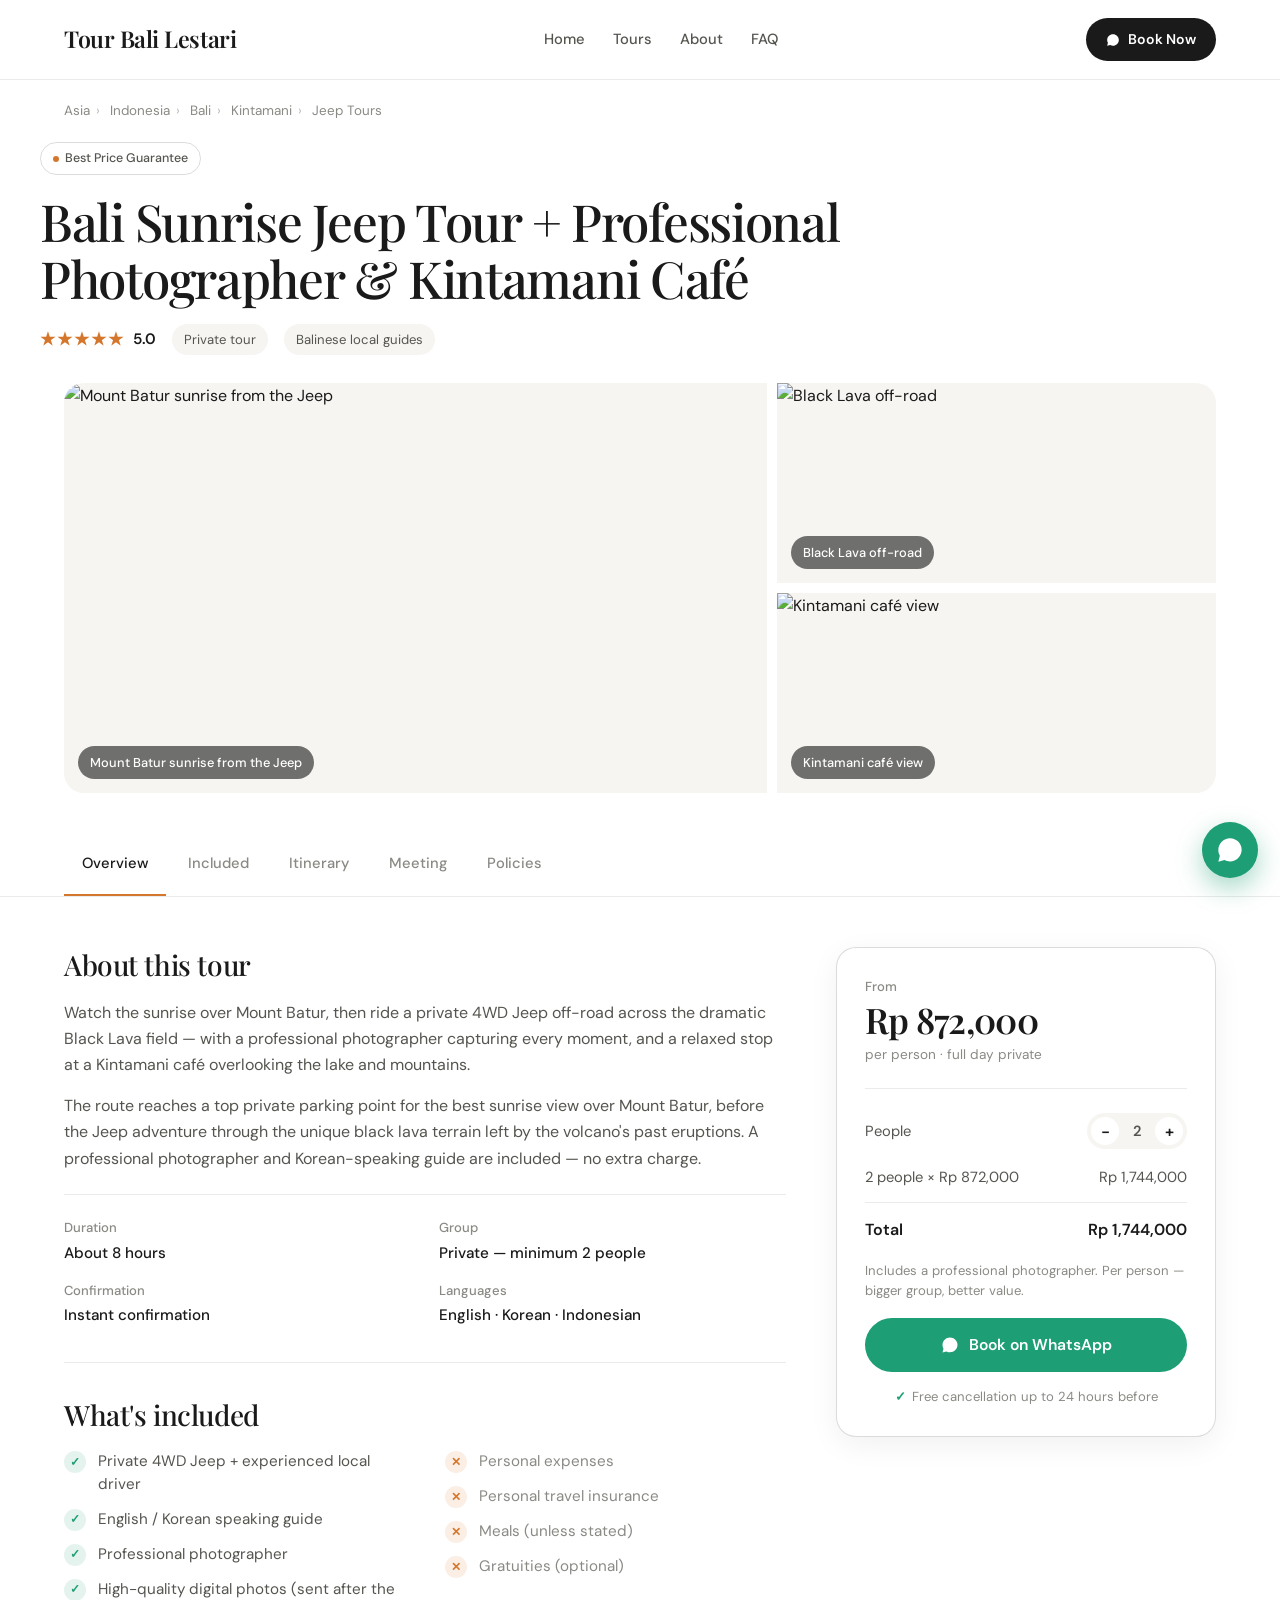
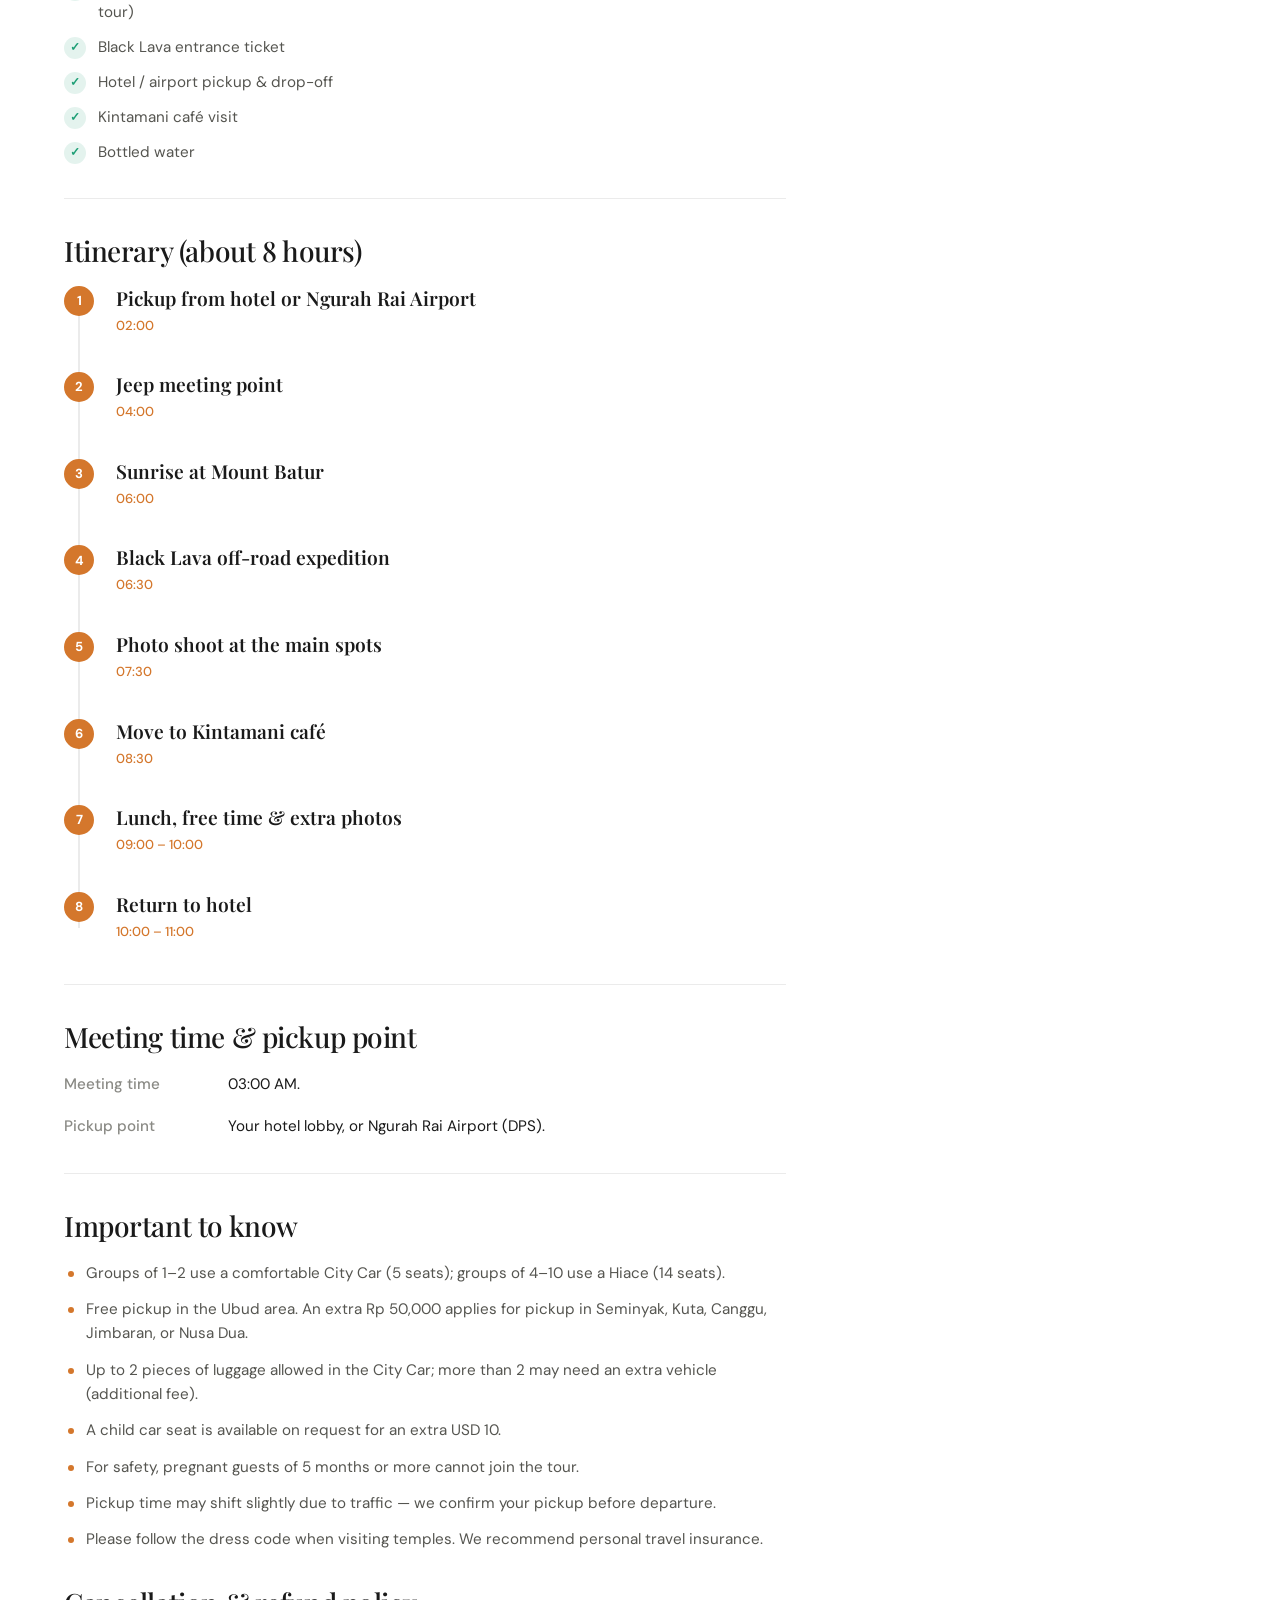
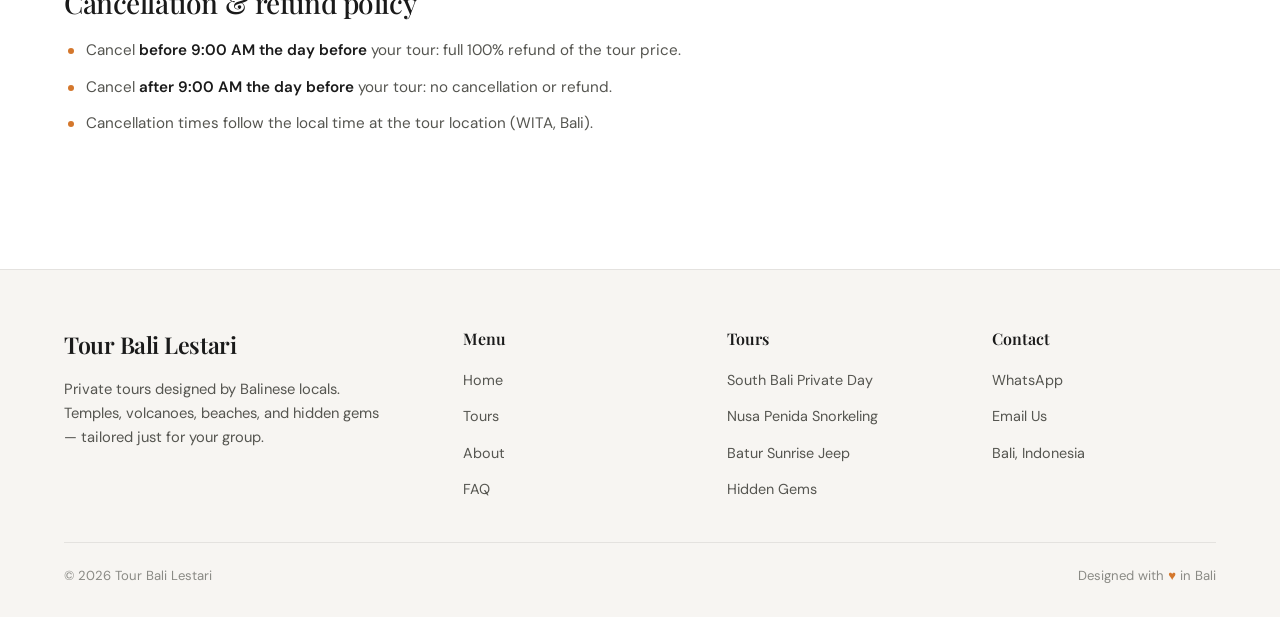
==== batur-sunrise-jeep.html @ 7bc304e4 "Add Batur Sunrise Jeep Tour page" ====
<!DOCTYPE html>
<html lang="en">
<head>
<meta charset="UTF-8">
<meta name="viewport" content="width=device-width, initial-scale=1.0">
<title>Bali Sunrise Jeep Tour + Professional Photographer &amp; Kintamani Café | Tour Bali Lestari</title>
<link rel="preconnect" href="https://fonts.googleapis.com">
<link rel="preconnect" href="https://fonts.gstatic.com" crossorigin>
<link href="https://fonts.googleapis.com/css2?family=Playfair+Display:wght@400;500;600;700&family=DM+Sans:wght@300;400;500;600;700&display=swap" rel="stylesheet">
<style>
  :root{
    --bg:#ffffff;--bg-alt:#f7f5f2;--bg-hero:#faf8f5;
    --bg-dark:#1a1a1a;
    --text-dark:#1a1a1a;--text-body:#555550;--text-muted:#8a8a85;--text-white:#ffffff;
    --accent:#d4772c;--accent-hover:#c06820;--accent-light:rgba(212,119,44,.08);
    --green:#1D9E75;--green-hover:#0F6E56;
    --border:rgba(0,0,0,.08);--border-strong:rgba(0,0,0,.14);
    --shadow-sm:0 2px 8px rgba(0,0,0,.04);
    --shadow-md:0 8px 30px rgba(0,0,0,.06);
    --shadow-lg:0 16px 50px rgba(0,0,0,.1);
    --font-display:'Playfair Display',Georgia,serif;
    --font-body:'DM Sans','Helvetica Neue',sans-serif;
    --ease:cubic-bezier(.22,1,.36,1);
    --radius:12px;--radius-lg:20px;--radius-xl:28px;
    --max:1200px;
  }
  *{box-sizing:border-box;margin:0;padding:0}
  html{scroll-behavior:smooth}
  body{background:var(--bg);color:var(--text-dark);font-family:var(--font-body);line-height:1.65;-webkit-font-smoothing:antialiased}
  img{max-width:100%;display:block}
  a{color:inherit;text-decoration:none}
  button{font-family:inherit;border:0;cursor:pointer;background:none}
  .container{max-width:var(--max);margin:0 auto;padding:0 24px}

  .nav{position:sticky;top:0;z-index:40;background:var(--bg);border-bottom:1px solid var(--border)}
  .nav-inner{display:flex;align-items:center;justify-content:space-between;padding:18px 24px;max-width:var(--max);margin:0 auto}
  .logo{font-family:var(--font-display);font-size:1.45rem;font-weight:600;letter-spacing:-.02em}
  .nav-links{display:flex;gap:28px;font-size:.92rem;font-weight:500;color:var(--text-body)}
  .nav-links a:hover{color:var(--accent)}
  .nav-cta{display:inline-flex;align-items:center;gap:8px;padding:10px 20px;background:var(--text-dark);color:var(--text-white);border-radius:100px;font-size:.88rem;font-weight:600;transition:all .25s var(--ease)}
  .nav-cta:hover{background:var(--accent)}

  .breadcrumb{padding:20px 0 6px;font-size:.84rem;color:var(--text-muted)}
  .breadcrumb a:hover{color:var(--accent)}
  .breadcrumb .sep{margin:0 6px;opacity:.6}

  .head{padding:14px 0 28px}
  .head-badge{display:inline-flex;align-items:center;gap:6px;padding:5px 12px;border:1px solid var(--border-strong);border-radius:100px;font-size:.78rem;font-weight:500;color:var(--text-body);margin-bottom:18px}
  .head-badge::before{content:"";width:6px;height:6px;border-radius:50%;background:var(--accent)}
  .head h1{font-family:var(--font-display);font-size:clamp(2rem,4.2vw,3.2rem);font-weight:500;line-height:1.12;letter-spacing:-.025em;margin-bottom:16px;max-width:900px}
  .head-meta{display:flex;align-items:center;gap:16px;flex-wrap:wrap}
  .rating{display:flex;align-items:center;gap:8px;font-size:.95rem;font-weight:600}
  .stars{color:var(--accent);letter-spacing:2px;font-size:1.05rem}
  .meta-pill{display:inline-flex;align-items:center;gap:6px;padding:5px 12px;background:var(--bg-alt);border-radius:100px;font-size:.82rem;color:var(--text-body)}

  .gallery{display:grid;grid-template-columns:1.6fr 1fr;grid-template-rows:200px 200px;gap:10px;margin-bottom:40px;border-radius:var(--radius-lg);overflow:hidden}
  .gallery .g1{grid-row:1 / span 2;position:relative}
  .gallery figure{position:relative;margin:0;overflow:hidden;background:var(--bg-alt)}
  .gallery img{width:100%;height:100%;object-fit:cover;transition:transform .8s var(--ease)}
  .gallery figure:hover img{transform:scale(1.04)}
  .gallery figcaption{position:absolute;bottom:14px;left:14px;padding:6px 12px;background:rgba(0,0,0,.55);color:#fff;font-size:.8rem;font-weight:500;border-radius:100px;backdrop-filter:blur(8px)}

  .tabs{position:sticky;top:69px;z-index:30;background:var(--bg);border-bottom:1px solid var(--border);margin-bottom:0}
  .tabs-inner{display:flex;gap:4px;max-width:var(--max);margin:0 auto;padding:0 24px;overflow-x:auto;scrollbar-width:none}
  .tabs-inner::-webkit-scrollbar{display:none}
  .tab{padding:18px 18px;font-size:.92rem;font-weight:500;color:var(--text-muted);border-bottom:2px solid transparent;transition:all .2s var(--ease);white-space:nowrap}
  .tab:hover{color:var(--text-dark)}
  .tab.active{color:var(--text-dark);border-bottom-color:var(--accent)}

  .main{display:grid;grid-template-columns:1fr 380px;gap:50px;padding:50px 0 100px;align-items:start}
  .content{min-width:0}
  .content section{padding:34px 0;border-bottom:1px solid var(--border)}
  .content section:first-child{padding-top:0}
  .content section:last-child{border-bottom:0}
  .content h2{font-family:var(--font-display);font-size:1.75rem;font-weight:500;letter-spacing:-.015em;margin-bottom:18px;line-height:1.25}
  .content p{color:var(--text-body);margin-bottom:14px;font-size:1rem}
  .content p:last-child{margin-bottom:0}
  .content strong{color:var(--text-dark);font-weight:600}

  .about-meta{display:grid;grid-template-columns:repeat(2,1fr);gap:14px 28px;margin-top:22px;padding-top:22px;border-top:1px solid var(--border)}
  .about-meta div{display:flex;flex-direction:column;gap:2px}
  .about-meta dt{font-size:.82rem;color:var(--text-muted);font-weight:500}
  .about-meta dd{font-size:.95rem;color:var(--text-dark);font-weight:500}

  .inc-grid{display:grid;grid-template-columns:1fr 1fr;gap:28px 40px;margin-top:8px}
  .inc-grid ul{list-style:none;display:flex;flex-direction:column;gap:12px}
  .inc-grid li{display:flex;align-items:flex-start;gap:12px;font-size:.95rem;color:var(--text-body);line-height:1.5}
  .inc-grid .mark{flex-shrink:0;width:22px;height:22px;border-radius:50%;display:grid;place-items:center;font-size:.72rem;font-weight:700;margin-top:1px}
  .inc-grid .yes .mark{background:rgba(29,158,117,.12);color:var(--green)}
  .inc-grid .no .mark{background:rgba(212,119,44,.12);color:var(--accent)}
  .inc-grid .no li{color:var(--text-muted)}

  .itin{position:relative;margin-top:8px}
  .itin::before{content:"";position:absolute;left:14px;top:14px;bottom:14px;width:2px;background:var(--border)}
  .itin-item{position:relative;padding-left:52px;padding-bottom:28px}
  .itin-item:last-child{padding-bottom:0}
  .itin-num{position:absolute;left:0;top:0;width:30px;height:30px;border-radius:50%;background:var(--bg);border:2px solid var(--border);display:grid;place-items:center;font-size:.82rem;font-weight:700;color:var(--text-muted)}
  .itin-item.on .itin-num{background:var(--accent);border-color:var(--accent);color:#fff}
  .itin-title{font-family:var(--font-display);font-size:1.2rem;font-weight:600;color:var(--text-dark);margin-bottom:4px;line-height:1.3}
  .itin-sub{font-size:.82rem;color:var(--accent);font-weight:500;margin-bottom:8px}
  .itin-desc{font-size:.95rem;color:var(--text-body);line-height:1.6;max-width:600px}

  .meta-row{display:grid;grid-template-columns:140px 1fr;gap:16px 24px;margin-top:8px;font-size:.95rem}
  .meta-row dt{color:var(--text-muted);font-weight:500}
  .meta-row dd{color:var(--text-dark)}
  .bullet-list{list-style:none;margin-top:8px;display:flex;flex-direction:column;gap:12px}
  .bullet-list li{position:relative;padding-left:22px;color:var(--text-body);font-size:.95rem;line-height:1.6}
  .bullet-list li::before{content:"";position:absolute;left:4px;top:10px;width:6px;height:6px;border-radius:50%;background:var(--accent)}

  .booking{position:sticky;top:130px;background:var(--bg);border:1px solid var(--border-strong);border-radius:var(--radius-lg);padding:28px;box-shadow:var(--shadow-md)}
  .book-from{font-size:.82rem;color:var(--text-muted);font-weight:500;margin-bottom:4px}
  .book-price{font-family:var(--font-display);font-size:2.2rem;font-weight:600;color:var(--text-dark);letter-spacing:-.02em;line-height:1.1}
  .book-price-sub{font-size:.85rem;color:var(--text-muted);margin-top:4px;margin-bottom:22px}
  .book-calc{border-top:1px solid var(--border);padding-top:16px;margin-bottom:6px}
  .book-row{display:flex;justify-content:space-between;align-items:center;padding:8px 0;font-size:.92rem;color:var(--text-body)}
  .book-row.total{border-top:1px solid var(--border);margin-top:4px;padding-top:14px;font-weight:600;color:var(--text-dark);font-size:1rem}
  .book-qty{display:flex;align-items:center;gap:8px;background:var(--bg-alt);border-radius:100px;padding:4px}
  .book-qty button{width:28px;height:28px;border-radius:50%;background:var(--bg);color:var(--text-dark);font-weight:600;font-size:1rem;display:grid;place-items:center;transition:all .2s var(--ease)}
  .book-qty button:hover{background:var(--accent);color:#fff}
  .book-qty span{min-width:20px;text-align:center;font-weight:600;font-size:.92rem}
  .book-cta{display:flex;align-items:center;justify-content:center;gap:10px;width:100%;padding:14px;background:var(--green);color:#fff;border-radius:100px;font-size:.98rem;font-weight:600;margin-top:18px;transition:all .25s var(--ease)}
  .book-cta:hover{background:var(--green-hover);transform:translateY(-1px);box-shadow:0 10px 24px rgba(29,158,117,.3)}
  .book-note{text-align:center;font-size:.82rem;color:var(--text-muted);margin-top:14px;display:flex;align-items:center;justify-content:center;gap:6px}
  .book-note::before{content:"✓";color:var(--green);font-weight:700}

  footer{background:var(--bg-alt);padding:56px 0 30px;border-top:1px solid var(--border)}
  .foot-grid{display:grid;grid-template-columns:1.6fr 1fr 1fr 1fr;gap:40px;padding-bottom:40px;border-bottom:1px solid var(--border)}
  .foot-brand p{color:var(--text-body);font-size:.92rem;margin-top:12px;max-width:320px}
  .foot-col h4{font-family:var(--font-display);font-size:1rem;font-weight:600;margin-bottom:14px}
  .foot-col ul{list-style:none;display:flex;flex-direction:column;gap:10px}
  .foot-col a{color:var(--text-body);font-size:.9rem}
  .foot-col a:hover{color:var(--accent)}
  .foot-bottom{display:flex;justify-content:space-between;align-items:center;padding-top:22px;font-size:.82rem;color:var(--text-muted)}
  .foot-bottom span.heart{color:var(--accent)}

  .wa-float{position:fixed;right:22px;bottom:22px;z-index:35;width:56px;height:56px;border-radius:50%;background:var(--green);color:#fff;display:grid;place-items:center;box-shadow:0 10px 26px rgba(29,158,117,.4);transition:transform .2s var(--ease)}
  .wa-float:hover{transform:scale(1.08)}
  .wa-float svg{width:28px;height:28px}

  @media (max-width:900px){
    .nav-links{display:none}
    .main{grid-template-columns:1fr;gap:28px;padding:30px 0 60px}
    .booking{position:static;margin-bottom:20px}
    .head h1{font-size:1.8rem}
    .gallery{grid-template-columns:1fr;grid-template-rows:260px;grid-auto-rows:140px}
    .gallery .g1{grid-row:auto}
    .gallery figure:nth-child(n+4){display:none}
    .inc-grid{grid-template-columns:1fr;gap:20px}
    .about-meta{grid-template-columns:1fr}
    .foot-grid{grid-template-columns:1fr 1fr;gap:28px}
    .foot-brand{grid-column:1 / -1}
    .foot-bottom{flex-direction:column;gap:8px}
    .meta-row{grid-template-columns:1fr}
    .meta-row dt{margin-top:8px}
    .tabs{top:65px}
  }
</style>
</head>
<body>

<nav class="nav">
  <div class="nav-inner">
    <a href="/" class="logo">Tour Bali Lestari</a>
    <div class="nav-links">
      <a href="/">Home</a>
      <a href="/#tours">Tours</a>
      <a href="/#about">About</a>
      <a href="/#faq">FAQ</a>
    </div>
    <a class="nav-cta" href="https://wa.me/610452499051" target="_blank">
      <svg width="14" height="14" viewBox="0 0 24 24" fill="currentColor"><path d="M17.5 14.4c-.3-.2-1.8-.9-2.1-1-.3-.1-.5-.2-.7.2s-.8 1-1 1.2c-.2.2-.3.2-.6.1-.3-.2-1.3-.5-2.5-1.5-.9-.8-1.5-1.8-1.7-2.1-.2-.3 0-.5.1-.6l.5-.6c.2-.2.2-.3.3-.5.1-.2 0-.4 0-.5L8.9 7c-.2-.6-.5-.5-.7-.5h-.6c-.2 0-.5.1-.8.4-.3.3-1 1-1 2.4 0 1.4 1 2.8 1.2 3 .1.2 2 3.1 4.9 4.3.7.3 1.2.5 1.6.6.7.2 1.3.2 1.8.1.6-.1 1.7-.7 1.9-1.4.2-.7.2-1.3.2-1.4-.1 0-.3-.1-.6-.2zM12 2C6.5 2 2 6.5 2 12c0 1.7.4 3.4 1.3 4.9L2 22l5.2-1.4c1.4.8 3.1 1.2 4.8 1.2 5.5 0 10-4.5 10-10S17.5 2 12 2z"/></svg>
      Book Now
    </a>
  </div>
</nav>

<div class="container">
  <nav class="breadcrumb">
    <a href="/">Asia</a><span class="sep">›</span>
    <a href="/">Indonesia</a><span class="sep">›</span>
    <a href="/">Bali</a><span class="sep">›</span>
    <a href="/">Kintamani</a><span class="sep">›</span>
    <span>Jeep Tours</span>
  </nav>
</div>

<header class="container head">
  <span class="head-badge">Best Price Guarantee</span>
  <h1>Bali Sunrise Jeep Tour + Professional Photographer &amp; Kintamani Café</h1>
  <div class="head-meta">
    <div class="rating"><span class="stars">★★★★★</span> <span>5.0</span></div>
    <span class="meta-pill">Private tour</span>
    <span class="meta-pill">Balinese local guides</span>
  </div>
</header>

<div class="container">
  <div class="gallery">
    <figure class="g1">
      <img src="https://images.unsplash.com/photo-1588625500630-3f7f555ec669?w=1200&q=80" alt="Mount Batur sunrise from the Jeep">
      <figcaption>Mount Batur sunrise from the Jeep</figcaption>
    </figure>
    <figure>
      <img src="https://images.unsplash.com/photo-1532274402911-5a369e4c4bb5?w=800&q=80" alt="Black Lava off-road">
      <figcaption>Black Lava off-road</figcaption>
    </figure>
    <figure>
      <img src="https://images.unsplash.com/photo-1583309217394-d4bf5e4dbabc?w=800&q=80" alt="Kintamani café view">
      <figcaption>Kintamani café view</figcaption>
    </figure>
  </div>
</div>

<div class="tabs">
  <div class="tabs-inner" id="tabs">
    <a href="#overview" class="tab active">Overview</a>
    <a href="#included" class="tab">Included</a>
    <a href="#itinerary" class="tab">Itinerary</a>
    <a href="#meeting" class="tab">Meeting</a>
    <a href="#policies" class="tab">Policies</a>
  </div>
</div>

<div class="container">
  <div class="main">
    <div class="content">

      <section id="overview">
        <h2>About this tour</h2>
        <p>Watch the sunrise over Mount Batur, then ride a private 4WD Jeep off-road across the dramatic Black Lava field — with a professional photographer capturing every moment, and a relaxed stop at a Kintamani café overlooking the lake and mountains.</p>
        <p>The route reaches a top private parking point for the best sunrise view over Mount Batur, before the Jeep adventure through the unique black lava terrain left by the volcano's past eruptions. A professional photographer and Korean-speaking guide are included — no extra charge.</p>

        <dl class="about-meta">
          <div><dt>Duration</dt><dd>About 8 hours</dd></div>
          <div><dt>Group</dt><dd>Private — minimum 2 people</dd></div>
          <div><dt>Confirmation</dt><dd>Instant confirmation</dd></div>
          <div><dt>Languages</dt><dd>English · Korean · Indonesian</dd></div>
        </dl>
      </section>

      <section id="included">
        <h2>What's included</h2>
        <div class="inc-grid">
          <ul class="yes">
            <li><span class="mark">✓</span> Private 4WD Jeep + experienced local driver</li>
            <li><span class="mark">✓</span> English / Korean speaking guide</li>
            <li><span class="mark">✓</span> Professional photographer</li>
            <li><span class="mark">✓</span> High-quality digital photos (sent after the tour)</li>
            <li><span class="mark">✓</span> Black Lava entrance ticket</li>
            <li><span class="mark">✓</span> Hotel / airport pickup &amp; drop-off</li>
            <li><span class="mark">✓</span> Kintamani café visit</li>
            <li><span class="mark">✓</span> Bottled water</li>
          </ul>
          <ul class="no">
            <li><span class="mark">✕</span> Personal expenses</li>
            <li><span class="mark">✕</span> Personal travel insurance</li>
            <li><span class="mark">✕</span> Meals (unless stated)</li>
            <li><span class="mark">✕</span> Gratuities (optional)</li>
          </ul>
        </div>
      </section>

      <section id="itinerary">
        <h2>Itinerary (about 8 hours)</h2>
        <div class="itin">
          <div class="itin-item on">
            <span class="itin-num">1</span>
            <h3 class="itin-title">Pickup from hotel or Ngurah Rai Airport</h3>
            <div class="itin-sub">02:00</div>
          </div>
          <div class="itin-item on">
            <span class="itin-num">2</span>
            <h3 class="itin-title">Jeep meeting point</h3>
            <div class="itin-sub">04:00</div>
          </div>
          <div class="itin-item on">
            <span class="itin-num">3</span>
            <h3 class="itin-title">Sunrise at Mount Batur</h3>
            <div class="itin-sub">06:00</div>
          </div>
          <div class="itin-item on">
            <span class="itin-num">4</span>
            <h3 class="itin-title">Black Lava off-road expedition</h3>
            <div class="itin-sub">06:30</div>
          </div>
          <div class="itin-item on">
            <span class="itin-num">5</span>
            <h3 class="itin-title">Photo shoot at the main spots</h3>
            <div class="itin-sub">07:30</div>
          </div>
          <div class="itin-item on">
            <span class="itin-num">6</span>
            <h3 class="itin-title">Move to Kintamani café</h3>
            <div class="itin-sub">08:30</div>
          </div>
          <div class="itin-item on">
            <span class="itin-num">7</span>
            <h3 class="itin-title">Lunch, free time &amp; extra photos</h3>
            <div class="itin-sub">09:00 – 10:00</div>
          </div>
          <div class="itin-item on">
            <span class="itin-num">8</span>
            <h3 class="itin-title">Return to hotel</h3>
            <div class="itin-sub">10:00 – 11:00</div>
          </div>
        </div>
      </section>

      <section id="meeting">
        <h2>Meeting time &amp; pickup point</h2>
        <dl class="meta-row">
          <dt>Meeting time</dt><dd>03:00 AM.</dd>
          <dt>Pickup point</dt><dd>Your hotel lobby, or Ngurah Rai Airport (DPS).</dd>
        </dl>
      </section>

      <section id="policies">
        <h2>Important to know</h2>
        <ul class="bullet-list">
          <li>Groups of 1–2 use a comfortable City Car (5 seats); groups of 4–10 use a Hiace (14 seats).</li>
          <li>Free pickup in the Ubud area. An extra Rp 50,000 applies for pickup in Seminyak, Kuta, Canggu, Jimbaran, or Nusa Dua.</li>
          <li>Up to 2 pieces of luggage allowed in the City Car; more than 2 may need an extra vehicle (additional fee).</li>
          <li>A child car seat is available on request for an extra USD 10.</li>
          <li>For safety, pregnant guests of 5 months or more cannot join the tour.</li>
          <li>Pickup time may shift slightly due to traffic — we confirm your pickup before departure.</li>
          <li>Please follow the dress code when visiting temples. We recommend personal travel insurance.</li>
        </ul>

        <h2 style="margin-top:34px">Cancellation &amp; refund policy</h2>
        <ul class="bullet-list">
          <li>Cancel <strong>before 9:00 AM the day before</strong> your tour: full 100% refund of the tour price.</li>
          <li>Cancel <strong>after 9:00 AM the day before</strong> your tour: no cancellation or refund.</li>
          <li>Cancellation times follow the local time at the tour location (WITA, Bali).</li>
        </ul>
      </section>

    </div>

    <aside class="booking">
      <div class="book-from">From</div>
      <div class="book-price">Rp 872,000</div>
      <div class="book-price-sub">per person · full day private</div>

      <div class="book-calc">
        <div class="book-row">
          <span>People</span>
          <div class="book-qty">
            <button onclick="updateQty(-1)" aria-label="Decrease">−</button>
            <span id="qty">2</span>
            <button onclick="updateQty(1)" aria-label="Increase">+</button>
          </div>
        </div>
        <div class="book-row">
          <span id="calcLabel">2 people × Rp 872,000</span>
          <span id="calcSub">Rp 1,744,000</span>
        </div>
        <div class="book-row total">
          <span>Total</span>
          <span id="calcTotal">Rp 1,744,000</span>
        </div>
      </div>

      <p style="font-size:.82rem;color:var(--text-muted);margin:10px 0 0;line-height:1.5">Includes a professional photographer. Per person — bigger group, better value.</p>

      <a class="book-cta" href="https://wa.me/610452499051?text=Hi!%20I%20want%20to%20book%20the%20Bali%20Sunrise%20Jeep%20Tour" target="_blank">
        <svg width="18" height="18" viewBox="0 0 24 24" fill="currentColor"><path d="M17.5 14.4c-.3-.2-1.8-.9-2.1-1-.3-.1-.5-.2-.7.2s-.8 1-1 1.2c-.2.2-.3.2-.6.1-.3-.2-1.3-.5-2.5-1.5-.9-.8-1.5-1.8-1.7-2.1-.2-.3 0-.5.1-.6l.5-.6c.2-.2.2-.3.3-.5.1-.2 0-.4 0-.5L8.9 7c-.2-.6-.5-.5-.7-.5h-.6c-.2 0-.5.1-.8.4-.3.3-1 1-1 2.4 0 1.4 1 2.8 1.2 3 .1.2 2 3.1 4.9 4.3.7.3 1.2.5 1.6.6.7.2 1.3.2 1.8.1.6-.1 1.7-.7 1.9-1.4.2-.7.2-1.3.2-1.4-.1 0-.3-.1-.6-.2zM12 2C6.5 2 2 6.5 2 12c0 1.7.4 3.4 1.3 4.9L2 22l5.2-1.4c1.4.8 3.1 1.2 4.8 1.2 5.5 0 10-4.5 10-10S17.5 2 12 2z"/></svg>
        Book on WhatsApp
      </a>
      <div class="book-note">Free cancellation up to 24 hours before</div>
    </aside>
  </div>
</div>

<footer>
  <div class="container">
    <div class="foot-grid">
      <div class="foot-brand">
        <a href="/" class="logo">Tour Bali Lestari</a>
        <p>Private tours designed by Balinese locals. Temples, volcanoes, beaches, and hidden gems — tailored just for your group.</p>
      </div>
      <div class="foot-col">
        <h4>Menu</h4>
        <ul>
          <li><a href="/">Home</a></li>
          <li><a href="/#tours">Tours</a></li>
          <li><a href="/#about">About</a></li>
          <li><a href="/#faq">FAQ</a></li>
        </ul>
      </div>
      <div class="foot-col">
        <h4>Tours</h4>
        <ul>
          <li><a href="/uluwatu-tour">South Bali Private Day</a></li>
          <li><a href="/nusa-penida-snorkeling">Nusa Penida Snorkeling</a></li>
          <li><a href="/batur-sunrise-jeep">Batur Sunrise Jeep</a></li>
          <li><a href="/">Hidden Gems</a></li>
        </ul>
      </div>
      <div class="foot-col">
        <h4>Contact</h4>
        <ul>
          <li><a href="https://wa.me/610452499051">WhatsApp</a></li>
          <li><a href="mailto:info@tourbalilestari.com">Email Us</a></li>
          <li><a href="#">Bali, Indonesia</a></li>
        </ul>
      </div>
    </div>
    <div class="foot-bottom">
      <span>© 2026 Tour Bali Lestari</span>
      <span>Designed with <span class="heart">♥</span> in Bali</span>
    </div>
  </div>
</footer>

<a class="wa-float" href="https://wa.me/610452499051" aria-label="Chat on WhatsApp" target="_blank">
  <svg viewBox="0 0 24 24" fill="currentColor"><path d="M17.5 14.4c-.3-.2-1.8-.9-2.1-1-.3-.1-.5-.2-.7.2s-.8 1-1 1.2c-.2.2-.3.2-.6.1-.3-.2-1.3-.5-2.5-1.5-.9-.8-1.5-1.8-1.7-2.1-.2-.3 0-.5.1-.6l.5-.6c.2-.2.2-.3.3-.5.1-.2 0-.4 0-.5L8.9 7c-.2-.6-.5-.5-.7-.5h-.6c-.2 0-.5.1-.8.4-.3.3-1 1-1 2.4 0 1.4 1 2.8 1.2 3 .1.2 2 3.1 4.9 4.3.7.3 1.2.5 1.6.6.7.2 1.3.2 1.8.1.6-.1 1.7-.7 1.9-1.4.2-.7.2-1.3.2-1.4-.1 0-.3-.1-.6-.2zM12 2C6.5 2 2 6.5 2 12c0 1.7.4 3.4 1.3 4.9L2 22l5.2-1.4c1.4.8 3.1 1.2 4.8 1.2 5.5 0 10-4.5 10-10S17.5 2 12 2z"/></svg>
</a>

<script>
  const PRICE = 872000;
  let qty = 2;
  const fmt = n => 'Rp ' + n.toLocaleString('en-US');
  function updateQty(delta){
    const next = qty + delta;
    if(next < 2 || next > 20) return;
    qty = next;
    document.getElementById('qty').textContent = qty;
    document.getElementById('calcLabel').textContent = qty + ' people × ' + fmt(PRICE);
    document.getElementById('calcSub').textContent = fmt(qty * PRICE);
    document.getElementById('calcTotal').textContent = fmt(qty * PRICE);
  }

  const tabs = document.querySelectorAll('.tab');
  const sections = Array.from(tabs).map(t => document.querySelector(t.getAttribute('href')));
  tabs.forEach(t => t.addEventListener('click', e => {
    e.preventDefault();
    const target = document.querySelector(t.getAttribute('href'));
    const offset = target.getBoundingClientRect().top + window.scrollY - 130;
    window.scrollTo({top: offset, behavior:'smooth'});
  }));
  window.addEventListener('scroll', () => {
    const scrollPos = window.scrollY + 160;
    let activeIdx = 0;
    sections.forEach((s, i) => { if(s && s.offsetTop <= scrollPos) activeIdx = i; });
    tabs.forEach((t, i) => t.classList.toggle('active', i === activeIdx));
  }, {passive:true});
</script>

</body>
</html>
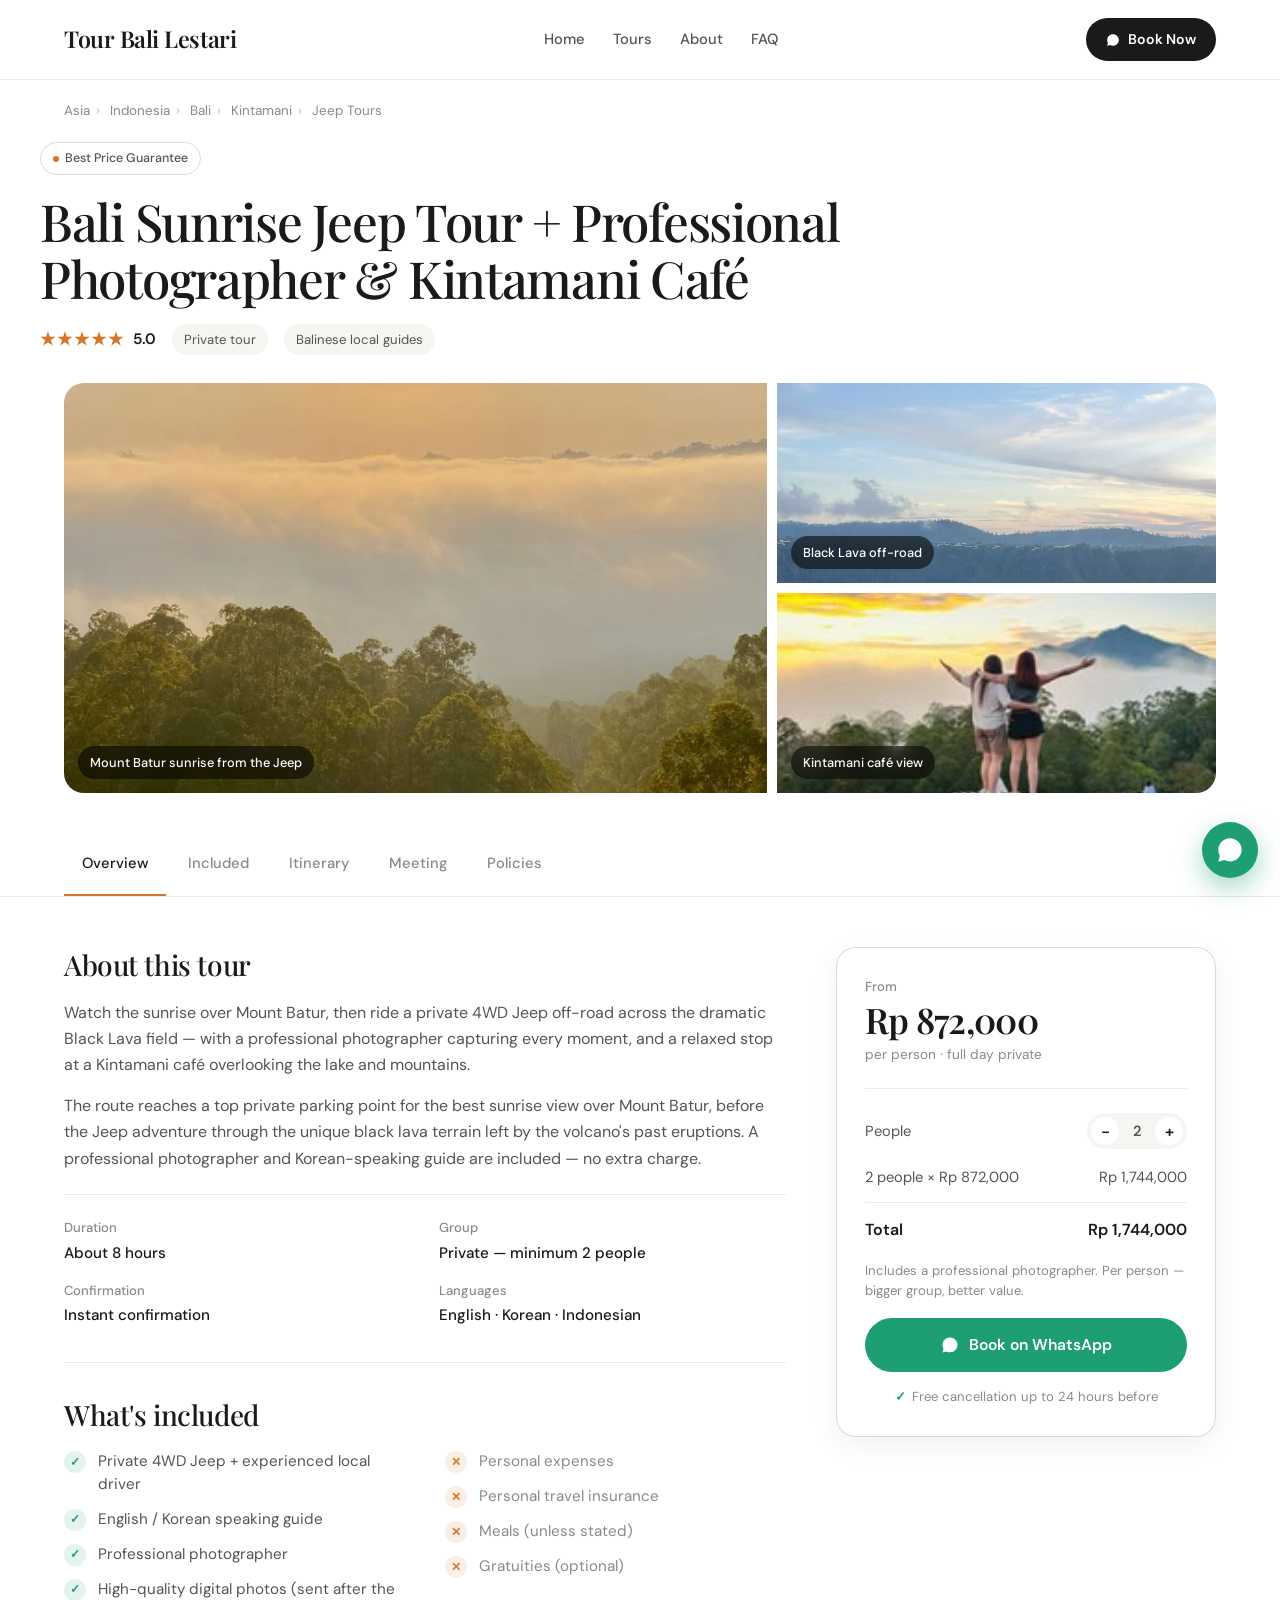
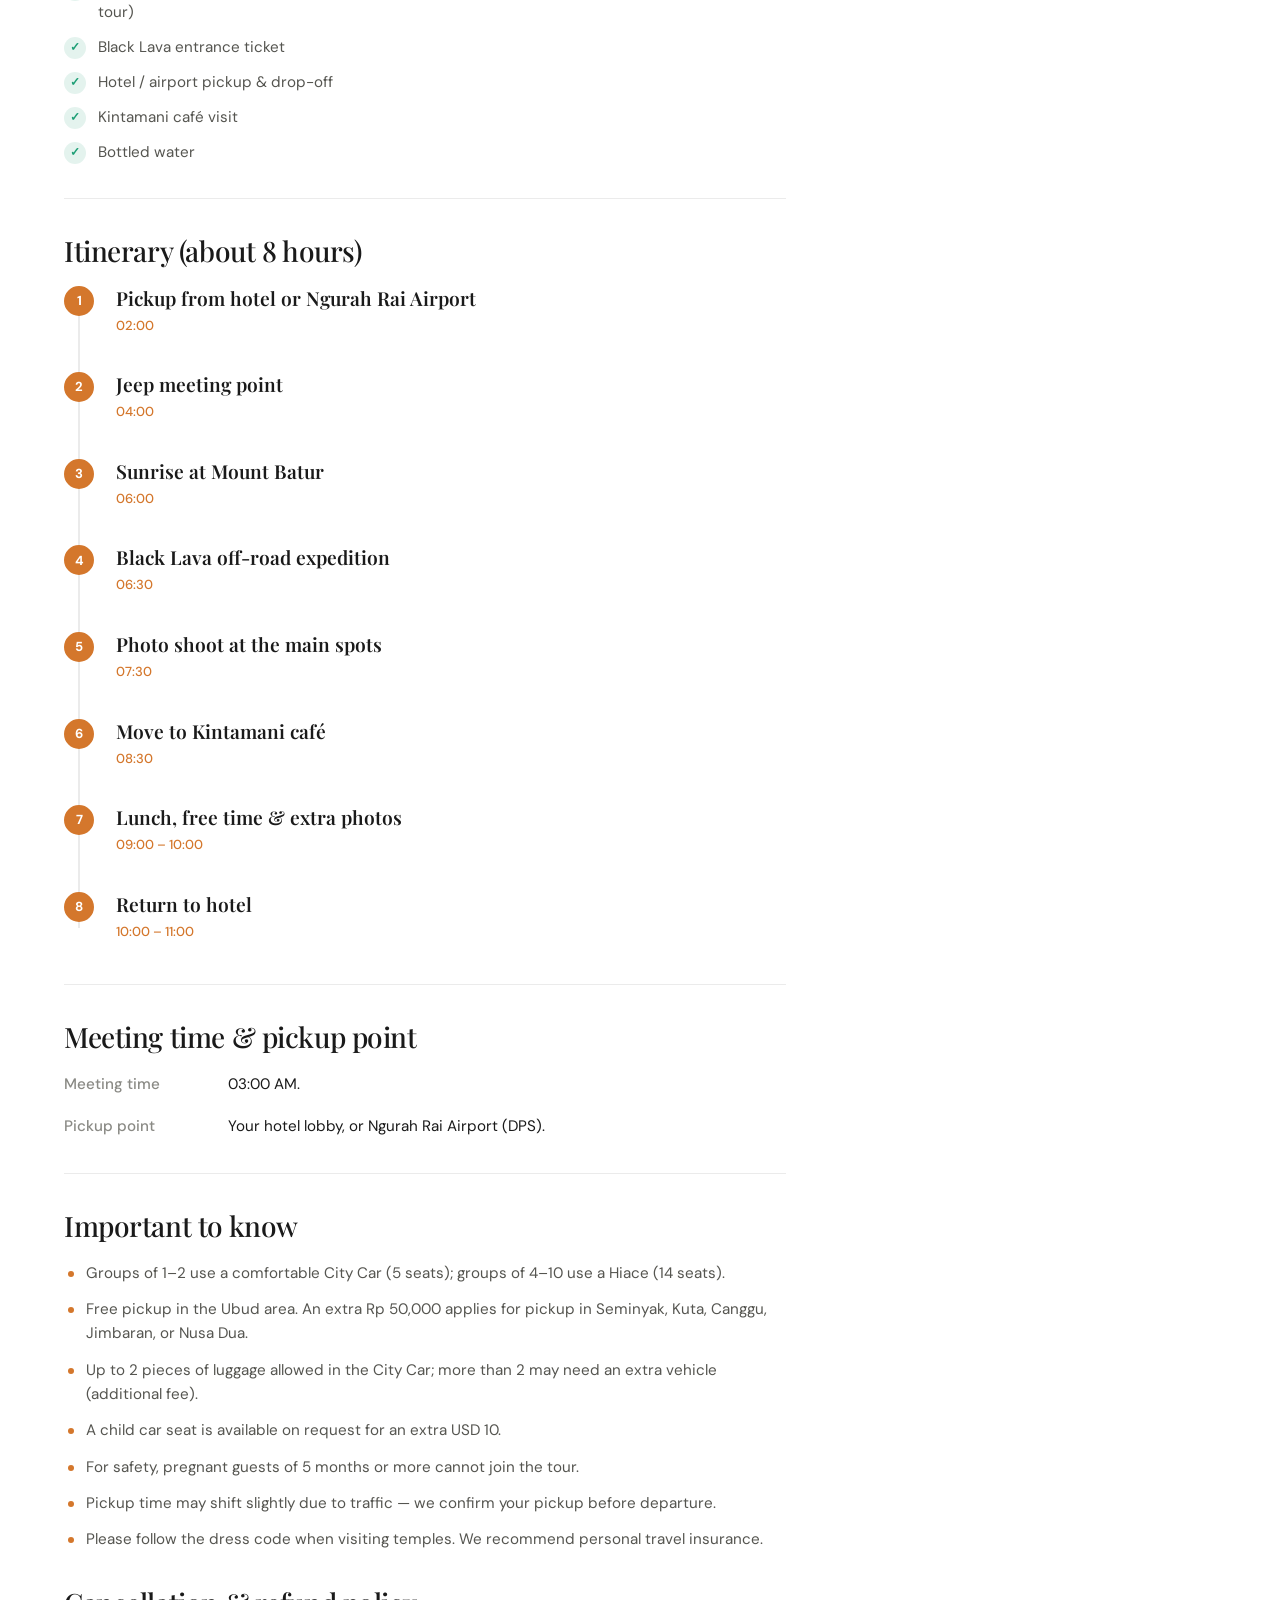
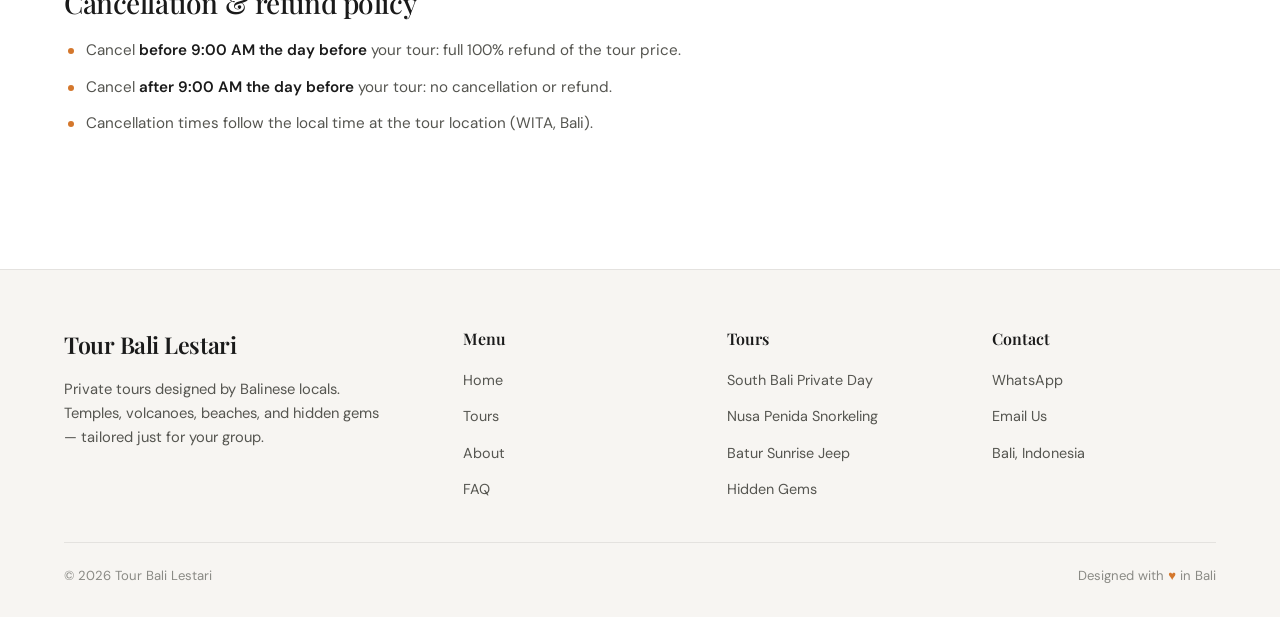
==== commit c8d4e48d: "Use local tour photos instead of Unsplash stock Add real photos under /img/{uluwatu,nusa-penida,batu" ====
--- a/batur-sunrise-jeep.html
+++ b/batur-sunrise-jeep.html
@@ -197,15 +197,15 @@
 <div class="container">
   <div class="gallery">
     <figure class="g1">
-      <img src="https://images.unsplash.com/photo-1588625500630-3f7f555ec669?w=1200&q=80" alt="Mount Batur sunrise from the Jeep">
+      <img src="/img/batur/batur-sunrise.jpg" alt="Mount Batur sunrise from the Jeep">
       <figcaption>Mount Batur sunrise from the Jeep</figcaption>
     </figure>
     <figure>
-      <img src="https://images.unsplash.com/photo-1532274402911-5a369e4c4bb5?w=800&q=80" alt="Black Lava off-road">
+      <img src="/img/batur/black-lava-jeep.jpg" alt="Black Lava off-road">
       <figcaption>Black Lava off-road</figcaption>
     </figure>
     <figure>
-      <img src="https://images.unsplash.com/photo-1583309217394-d4bf5e4dbabc?w=800&q=80" alt="Kintamani café view">
+      <img src="/img/batur/kintamani-cafe.jpg" alt="Kintamani café view">
       <figcaption>Kintamani café view</figcaption>
     </figure>
   </div>
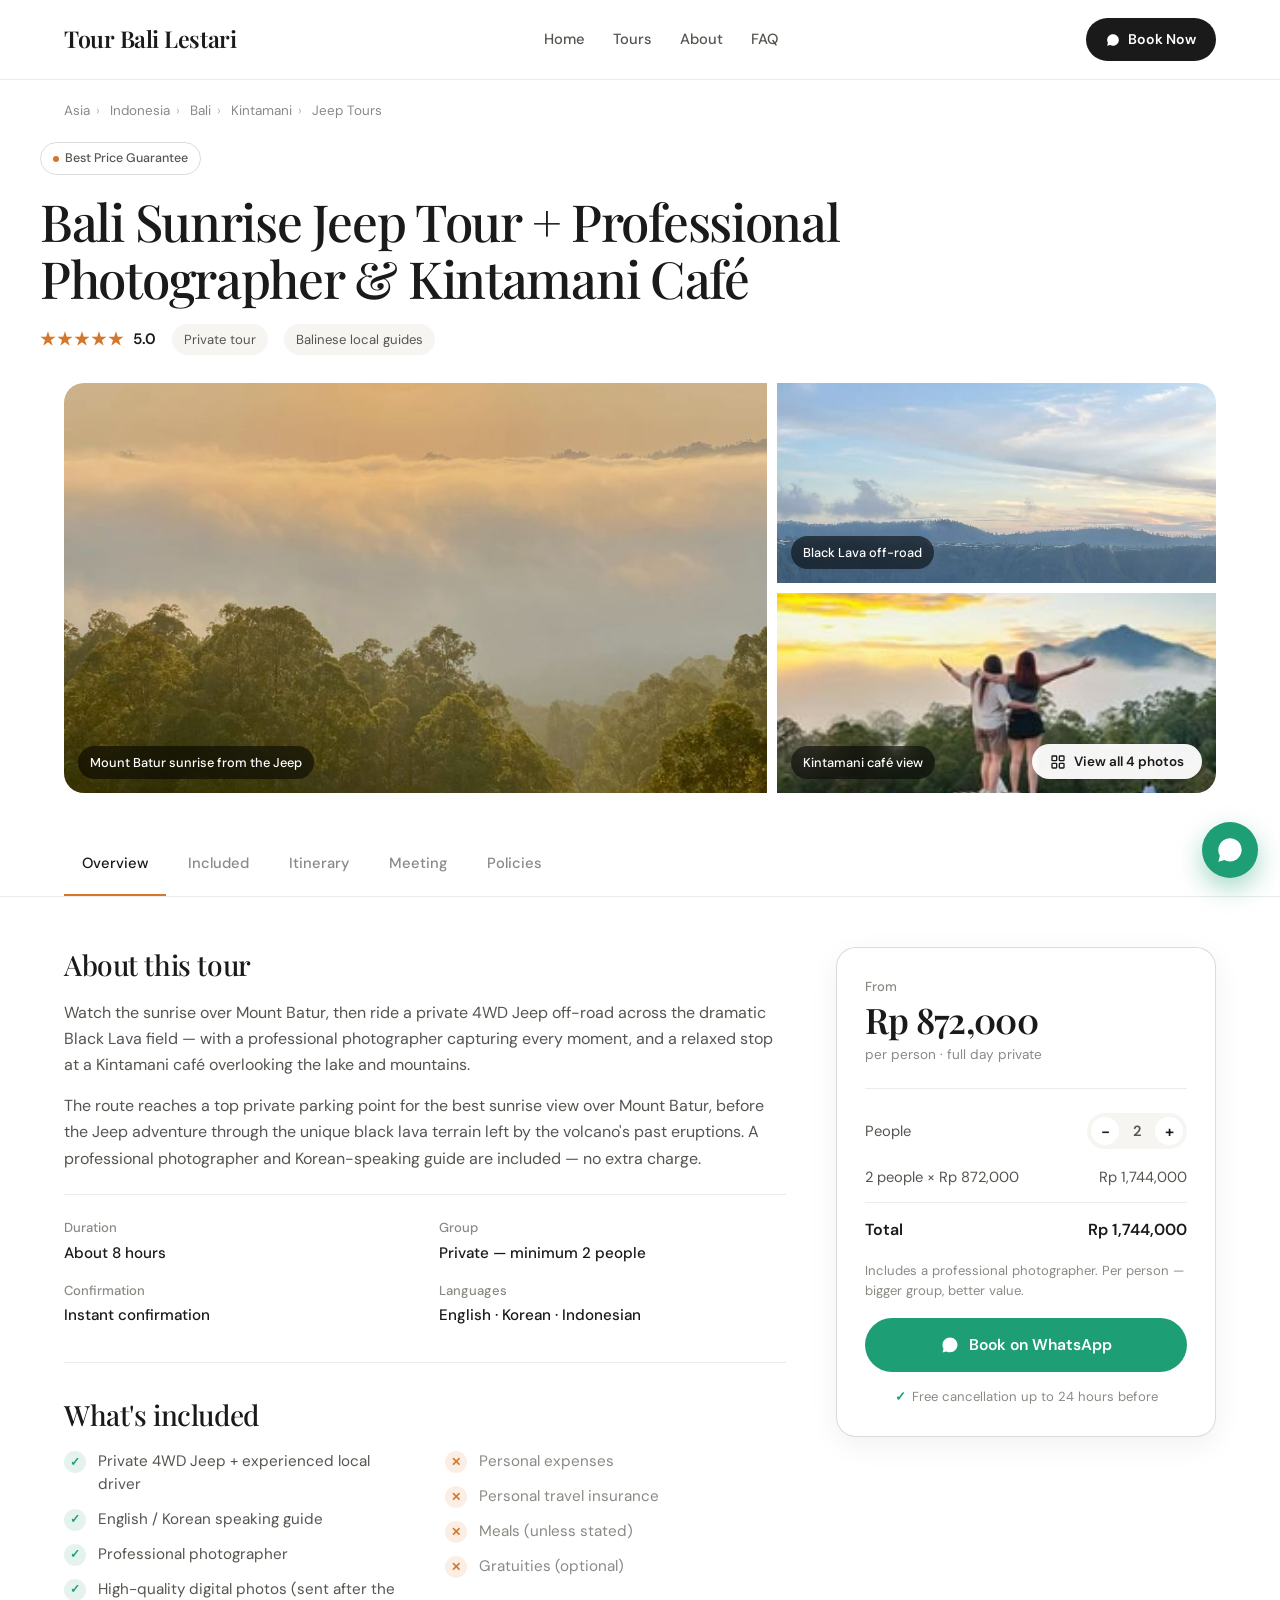
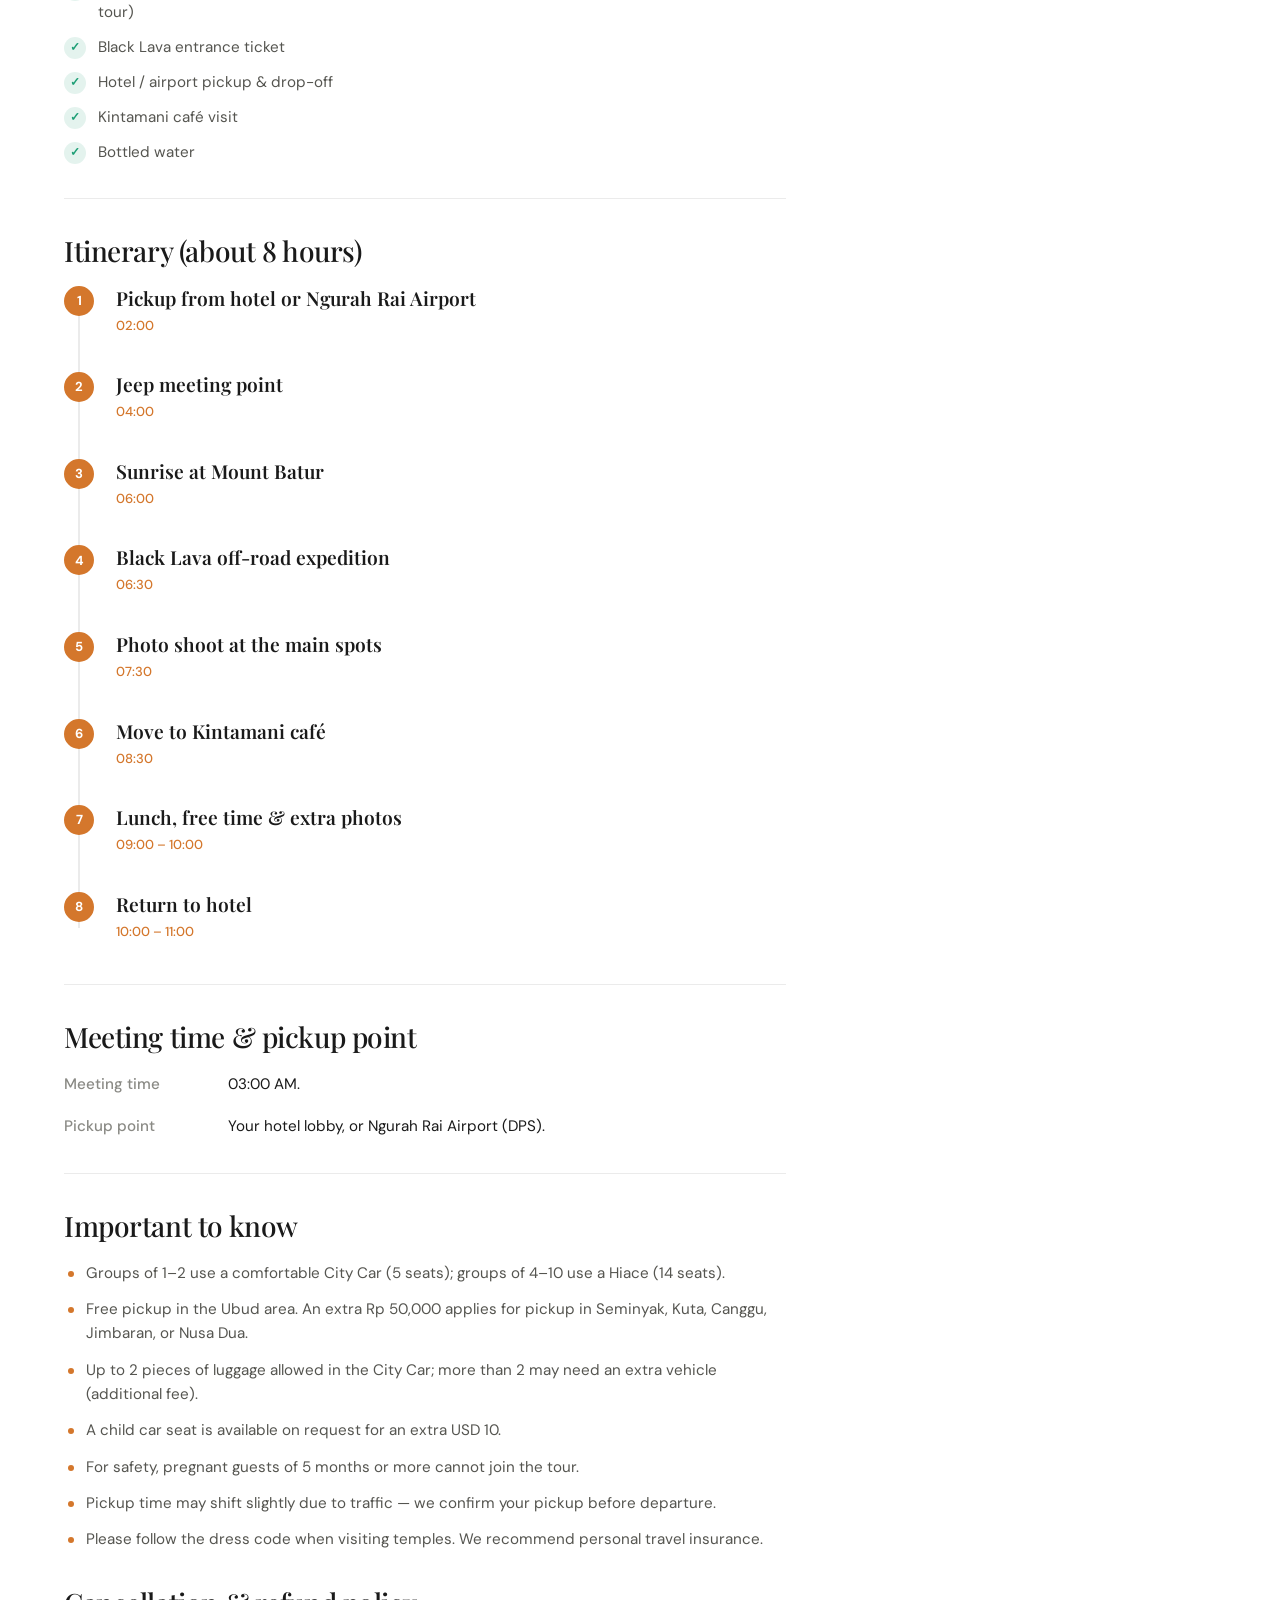
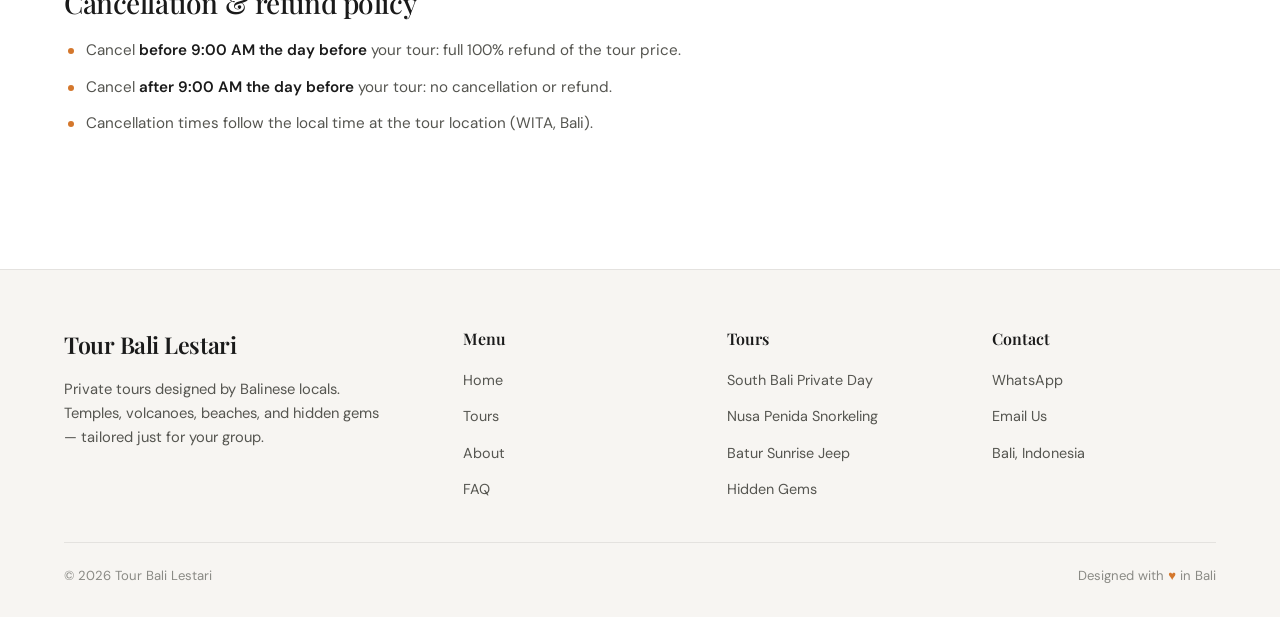
==== commit 16a4c3b0: "Add lightbox gallery to tour detail pages Click any gallery photo (or the "View all 4 photos" button" ====
--- a/batur-sunrise-jeep.html
+++ b/batur-sunrise-jeep.html
@@ -53,12 +53,32 @@
   .stars{color:var(--accent);letter-spacing:2px;font-size:1.05rem}
   .meta-pill{display:inline-flex;align-items:center;gap:6px;padding:5px 12px;background:var(--bg-alt);border-radius:100px;font-size:.82rem;color:var(--text-body)}
 
-  .gallery{display:grid;grid-template-columns:1.6fr 1fr;grid-template-rows:200px 200px;gap:10px;margin-bottom:40px;border-radius:var(--radius-lg);overflow:hidden}
+  .gallery{display:grid;grid-template-columns:1.6fr 1fr;grid-template-rows:200px 200px;gap:10px;margin-bottom:40px;border-radius:var(--radius-lg);overflow:hidden;position:relative}
   .gallery .g1{grid-row:1 / span 2;position:relative}
-  .gallery figure{position:relative;margin:0;overflow:hidden;background:var(--bg-alt)}
+  .gallery figure{position:relative;margin:0;overflow:hidden;background:var(--bg-alt);cursor:pointer}
   .gallery img{width:100%;height:100%;object-fit:cover;transition:transform .8s var(--ease)}
   .gallery figure:hover img{transform:scale(1.04)}
   .gallery figcaption{position:absolute;bottom:14px;left:14px;padding:6px 12px;background:rgba(0,0,0,.55);color:#fff;font-size:.8rem;font-weight:500;border-radius:100px;backdrop-filter:blur(8px)}
+  .lb-trigger{position:absolute;bottom:14px;right:14px;z-index:5;padding:9px 18px;background:rgba(255,255,255,.95);color:var(--text-dark);border:0;border-radius:100px;font-size:.84rem;font-weight:600;cursor:pointer;display:inline-flex;align-items:center;gap:8px;box-shadow:0 4px 14px rgba(0,0,0,.2);transition:all .2s}
+  .lb-trigger:hover{background:#fff;transform:translateY(-1px);box-shadow:0 6px 18px rgba(0,0,0,.25)}
+  .lb-trigger svg{width:16px;height:16px}
+
+  .lb{position:fixed;inset:0;background:rgba(0,0,0,.94);z-index:100;display:flex;align-items:center;justify-content:center;animation:lbfade .2s ease}
+  .lb[hidden]{display:none}
+  @keyframes lbfade{from{opacity:0}to{opacity:1}}
+  .lb-img{max-width:92vw;max-height:84vh;object-fit:contain;border-radius:8px;box-shadow:0 20px 60px rgba(0,0,0,.5)}
+  .lb-close,.lb-prev,.lb-next{position:absolute;background:rgba(255,255,255,.12);color:#fff;border:0;border-radius:50%;cursor:pointer;display:flex;align-items:center;justify-content:center;backdrop-filter:blur(8px);transition:all .2s;line-height:1;z-index:2}
+  .lb-close{top:20px;right:20px;width:44px;height:44px;font-size:1.8rem;padding-bottom:4px}
+  .lb-prev,.lb-next{top:50%;transform:translateY(-50%);width:54px;height:54px;font-size:2.4rem;padding-bottom:6px}
+  .lb-prev{left:22px}.lb-next{right:22px}
+  .lb-close:hover,.lb-prev:hover,.lb-next:hover{background:rgba(255,255,255,.22);transform:translateY(-50%) scale(1.05)}
+  .lb-close:hover{transform:scale(1.05)}
+  .lb-counter{position:absolute;top:24px;left:24px;color:rgba(255,255,255,.9);font-size:.88rem;font-weight:500;background:rgba(0,0,0,.4);padding:7px 15px;border-radius:100px;backdrop-filter:blur(8px)}
+  .lb-caption{position:absolute;bottom:26px;left:50%;transform:translateX(-50%);color:rgba(255,255,255,.95);font-size:.9rem;background:rgba(0,0,0,.45);padding:9px 18px;border-radius:100px;backdrop-filter:blur(8px);max-width:80vw;text-align:center;white-space:nowrap;overflow:hidden;text-overflow:ellipsis}
+  @media(max-width:600px){
+    .lb-prev,.lb-next{width:44px;height:44px;font-size:1.9rem}
+    .lb-prev{left:10px}.lb-next{right:10px}
+  }
 
   .tabs{position:sticky;top:69px;z-index:30;background:var(--bg);border-bottom:1px solid var(--border);margin-bottom:0}
   .tabs-inner{display:flex;gap:4px;max-width:var(--max);margin:0 auto;padding:0 24px;overflow-x:auto;scrollbar-width:none}
@@ -196,19 +216,33 @@
 
 <div class="container">
   <div class="gallery">
-    <figure class="g1">
+    <figure class="g1" onclick="openLB(0)">
       <img src="/img/batur/batur-sunrise.jpg" alt="Mount Batur sunrise from the Jeep">
       <figcaption>Mount Batur sunrise from the Jeep</figcaption>
     </figure>
-    <figure>
+    <figure onclick="openLB(1)">
       <img src="/img/batur/black-lava-jeep.jpg" alt="Black Lava off-road">
       <figcaption>Black Lava off-road</figcaption>
     </figure>
-    <figure>
+    <figure onclick="openLB(2)">
       <img src="/img/batur/kintamani-cafe.jpg" alt="Kintamani café view">
       <figcaption>Kintamani café view</figcaption>
     </figure>
+    <button class="lb-trigger" onclick="openLB(0)">
+      <svg viewBox="0 0 24 24" fill="none" stroke="currentColor" stroke-width="2"><rect x="3" y="3" width="7" height="7" rx="1"/><rect x="14" y="3" width="7" height="7" rx="1"/><rect x="3" y="14" width="7" height="7" rx="1"/><rect x="14" y="14" width="7" height="7" rx="1"/></svg>
+      View all 4 photos
+    </button>
   </div>
+</div>
+
+<!-- LIGHTBOX -->
+<div class="lb" id="lb" hidden>
+  <button class="lb-close" onclick="closeLB()" aria-label="Close">×</button>
+  <button class="lb-prev" onclick="prevLB()" aria-label="Previous">‹</button>
+  <img class="lb-img" id="lbImg" alt="">
+  <button class="lb-next" onclick="nextLB()" aria-label="Next">›</button>
+  <div class="lb-counter" id="lbCount">1 / 4</div>
+  <div class="lb-caption" id="lbCap"></div>
 </div>
 
 <div class="tabs">
@@ -430,6 +464,39 @@
     document.getElementById('calcTotal').textContent = fmt(qty * PRICE);
   }
 
+  // Lightbox
+  const LB_IMAGES = [
+    {src:"/img/batur/batur-sunrise.jpg", cap:"Mount Batur sunrise from the Jeep"},
+    {src:"/img/batur/black-lava-jeep.jpg", cap:"Black Lava off-road"},
+    {src:"/img/batur/kintamani-cafe.jpg", cap:"Kintamani café view"},
+    {src:"/img/batur/jeep-batur.jpg", cap:"Jeep at Mount Batur"}
+  ];
+  let lbIdx = 0;
+  function openLB(i){ lbIdx = i; document.getElementById('lb').hidden = false; document.body.style.overflow = 'hidden'; renderLB(); }
+  function closeLB(){ document.getElementById('lb').hidden = true; document.body.style.overflow = ''; }
+  function nextLB(){ lbIdx = (lbIdx + 1) % LB_IMAGES.length; renderLB(); }
+  function prevLB(){ lbIdx = (lbIdx - 1 + LB_IMAGES.length) % LB_IMAGES.length; renderLB(); }
+  function renderLB(){
+    const im = LB_IMAGES[lbIdx];
+    document.getElementById('lbImg').src = im.src;
+    document.getElementById('lbImg').alt = im.cap;
+    document.getElementById('lbCap').textContent = im.cap;
+    document.getElementById('lbCount').textContent = (lbIdx+1) + ' / ' + LB_IMAGES.length;
+  }
+  document.addEventListener('keydown', e => {
+    if (document.getElementById('lb').hidden) return;
+    if (e.key === 'Escape') closeLB();
+    if (e.key === 'ArrowRight') nextLB();
+    if (e.key === 'ArrowLeft') prevLB();
+  });
+  document.getElementById('lb').addEventListener('click', e => { if (e.target.id === 'lb') closeLB(); });
+  let tx = 0;
+  document.getElementById('lb').addEventListener('touchstart', e => { tx = e.touches[0].clientX; }, {passive:true});
+  document.getElementById('lb').addEventListener('touchend', e => {
+    const dx = e.changedTouches[0].clientX - tx;
+    if (Math.abs(dx) > 50) dx > 0 ? prevLB() : nextLB();
+  }, {passive:true});
+
   const tabs = document.querySelectorAll('.tab');
   const sections = Array.from(tabs).map(t => document.querySelector(t.getAttribute('href')));
   tabs.forEach(t => t.addEventListener('click', e => {
